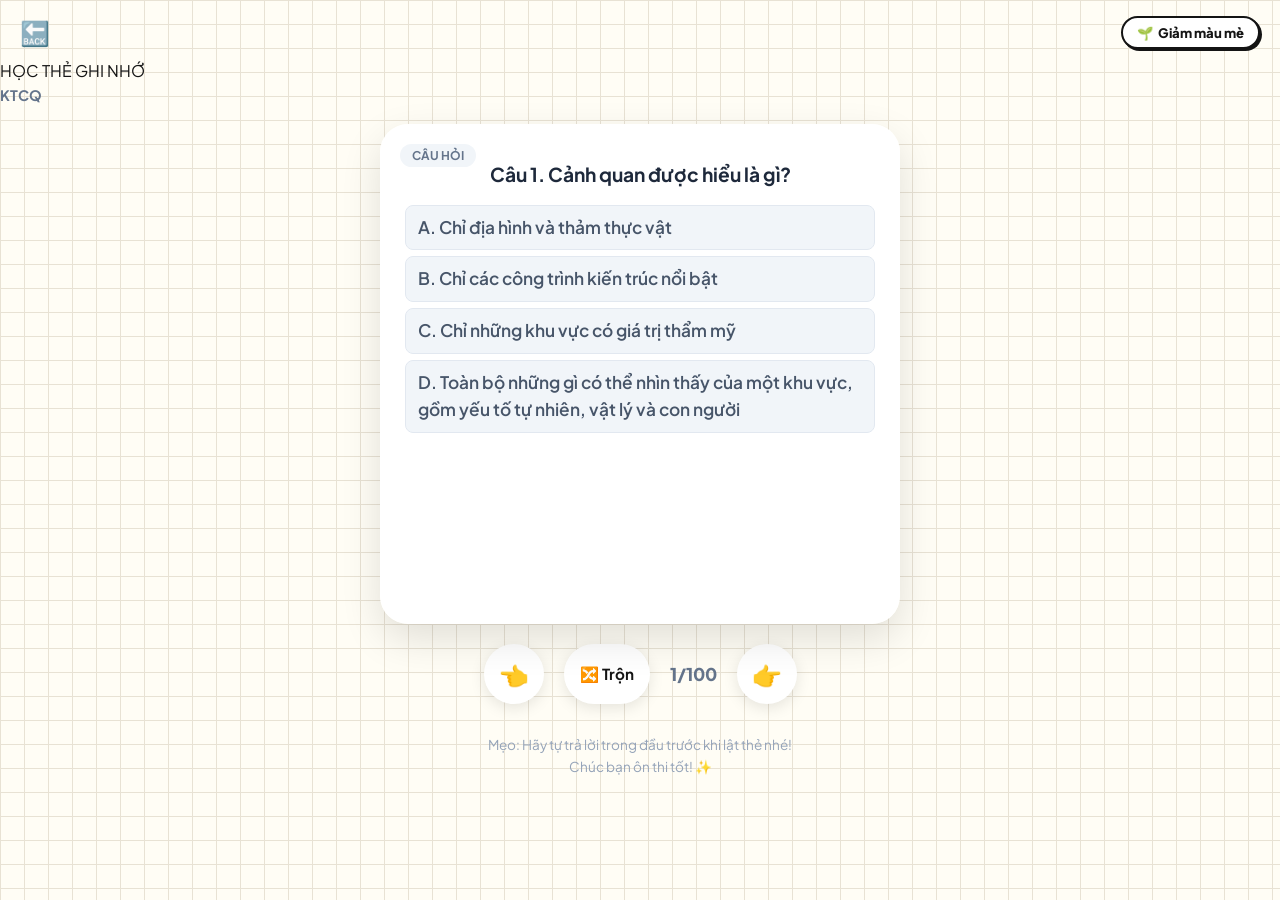
==== flashcard.html @ e1a81e9c "Add files via upload" ====
<!DOCTYPE html>
<html lang="vi">
<head>
    <meta charset="UTF-8">
    <meta name="viewport" content="width=device-width, initial-scale=1.0, maximum-scale=1.0, user-scalable=no">
    <title>Flashcards - Thẻ Ghi Nhớ | Hệ Thống Khảo Thí VIP 2026</title>
    <meta name="theme-color" content="#ffd23f">
    <link rel="icon" type="image/svg+xml" href="data:image/svg+xml,<svg xmlns='http://www.w3.org/2000/svg' viewBox='0 0 100 100'><text y='.9em' font-size='90'>⚡</text></svg>">
    <link href="https://fonts.googleapis.com/css2?family=Montserrat:wght@400;600;700;800&display=swap" rel="stylesheet">
    <link rel="stylesheet" href="css/style.css">
    <style>
        .flashcard-container {
            perspective: 1000px;
            width: 100%;
            max-width: 520px;
            min-height: 380px;
            height: 500px;
            max-height: calc(100vh - 220px);
            margin: 20px auto;
            cursor: pointer;
            user-select: none;
            -webkit-user-select: none;
        }

        .flashcard-inner {
            position: relative;
            width: 100%;
            height: 100%;
            text-align: center;
            transition: transform 0.6s cubic-bezier(0.4, 0, 0.2, 1);
            transform-style: preserve-3d;
            box-shadow: 0 15px 40px rgba(0,0,0,0.12);
            border-radius: 28px;
        }

        .flashcard-container.flipped .flashcard-inner {
            transform: rotateY(180deg);
        }

        .flashcard-front, .flashcard-back {
            position: absolute;
            width: 100%;
            height: 100%;
            -webkit-backface-visibility: hidden;
            backface-visibility: hidden;
            display: flex;
            flex-direction: column;
            align-items: center;
            justify-content: flex-start; /* Để text bắt đầu từ trên xuống */
            padding: 35px 25px 35px 25px;
            border-radius: 28px;
            background: white;
            overflow-y: auto;
            scrollbar-width: thin;
            scrollbar-color: rgba(148, 163, 184, 0.4) transparent;
        }
        
        .flashcard-front::-webkit-scrollbar, .flashcard-back::-webkit-scrollbar {
            width: 6px;
        }
        .flashcard-front::-webkit-scrollbar-thumb, .flashcard-back::-webkit-scrollbar-thumb {
            background: rgba(148, 163, 184, 0.4);
            border-radius: 4px;
        }

        .flashcard-back {
            transform: rotateY(180deg);
            background: linear-gradient(135deg, #f0fdf4 0%, #ffffff 100%);
            border: 2px solid #22c55e;
        }

        .q-text {
            font-size: 1.2em;
            font-weight: 700;
            color: #1e293b;
            line-height: 1.6;
        }

        .a-text {
            font-size: 1.3em;
            font-weight: 800;
            color: #16a34a;
            line-height: 1.6;
        }

        .hint {
            position: absolute;
            bottom: 20px;
            font-size: 0.8em;
            color: #94a3b8;
            font-weight: 600;
        }

        .controls-bar {
            display: flex;
            align-items: center;
            justify-content: center;
            gap: 20px;
            margin-top: 20px;
        }

        .nav-btn {
            background: white;
            border: none;
            width: 60px;
            height: 60px;
            border-radius: 50%;
            display: flex;
            align-items: center;
            justify-content: center;
            font-size: 1.5em;
            box-shadow: 0 4px 15px rgba(0,0,0,0.1);
            cursor: pointer;
            transition: 0.3s;
        }

        .nav-btn:hover {
            transform: translateY(-3px);
            box-shadow: 0 8px 25px rgba(0,0,0,0.15);
        }

        .nav-btn:active {
            transform: scale(0.95);
        }

        .progress-label {
            font-weight: 800;
            color: #64748b;
            font-size: 1.1em;
        }

        .category-badge {
            position: absolute;
            top: 20px;
            left: 20px;
            background: #f1f5f9;
            padding: 4px 12px;
            border-radius: 20px;
            font-size: 0.75em;
            font-weight: 700;
            color: #64748b;
        }
    </style>
</head>
<body>
    <div class="mesh-bg">
        <div class="mesh-blob blob-1"></div>
        <div class="mesh-blob blob-2"></div>
        <div class="mesh-blob blob-3"></div>
    </div>

    <div class="container-box" style="padding-top: 60px;">
        <div style="position: absolute; top: 20px; left: 20px;">
            <button onclick="goBack()" style="background:none; border:none; font-size: 1.5em; cursor:pointer;">🔙</button>
        </div>
        <div style="position: absolute; top: 16px; right: 20px;">
            <button class="nav-btn btn-focus-theme-toggle" id="btnFlashcardThemeToggle" onclick="toggleFocusTheme()" style="background: #ffffff; border: 2px solid var(--neo-black); border-radius: 999px; box-shadow: 2px 2px 0 var(--neo-black); padding: 6px 14px; font-size: 0.82rem; font-weight: 800; cursor: pointer; width: auto; height: auto;" title="Đổi theme: Giảm màu mè tập trung ôn">
                <span class="theme-toggle-icon">🌱</span> <span class="theme-toggle-text">Giảm màu mè</span>
            </button>
        </div>

        <div class="big-title" style="margin-bottom: 5px;">HỌC THẺ GHI NHỚ</div>
        <div id="examName" style="font-weight: 700; color: #64748b; font-size: 0.9em; margin-bottom: 20px;">Đang tải...</div>

        <div class="flashcard-container" id="cardContainer" onclick="handleCardClick(event)">
            <div class="flashcard-inner">
                <div class="flashcard-front">
                    <div class="category-badge">CÂU HỎI</div>
                    <div class="q-text" id="qText">...</div>
                </div>
                <div class="flashcard-back">
                    <div class="category-badge" style="background: #dcfce7; color: #16a34a;">ĐÁP ÁN ĐÚNG</div>
                    <div class="a-text" id="aText">...</div>
                    <div class="hint">Bấm để quay lại câu hỏi 🔄</div>
                </div>
            </div>
        </div>

        <div class="controls-bar">
            <button class="nav-btn" id="btnPrev" title="Câu trước (←)" onclick="event.stopPropagation(); changeCard(-1)">👈</button>
            <button class="nav-btn" id="btnShuffle" title="Trộn câu hỏi" onclick="event.stopPropagation(); shuffleCards()" style="width: auto; padding: 0 16px; border-radius: 30px; font-size: 0.95rem; font-weight: 700;">🔀 Trộn</button>
            <div class="progress-label" id="progressLabel">0/0</div>
            <button class="nav-btn" id="btnNext" title="Câu sau (→)" onclick="event.stopPropagation(); changeCard(1)">👉</button>
        </div>

        <div style="margin-top: 30px; font-size: 0.85em; color: #94a3b8; line-height: 1.6; text-align: center;">
            Mẹo: Hãy tự trả lời trong đầu trước khi lật thẻ nhé! <br> Chúc bạn ôn thi tốt! ✨
        </div>
    </div>

    <script src="js/api-config.js"></script>
    <script src="js/flashcard.js"></script>
    <script>
        const params = new URLSearchParams(window.location.search);
        const fileID = params.get('id') || 'KTCQ';
        const fileName = params.get('name') || fileID;

        document.getElementById('examName').innerText = fileName || ("Đề số " + fileID);

        function goBack() {
            window.location.href = `product.html?id=${fileID}&name=${encodeURIComponent(fileName)}`;
        }

        // Tải dữ liệu
        loadFlashcards(fileID);
    </script>
</body>
</html>
---- css/style.css ----
/* =========================================================
   STYLE.CSS — NEO-BRUTALISM / RETRO POP EXAM EDITION
   Thiết kế phong cách Neo-Brutalism: Viền đen dày, bóng đổ phẳng,
   Nền lưới ô ly, màu sắc Pop sống động & Tối ưu 120 FPS
   ========================================================= */

@import url('https://fonts.googleapis.com/css2?family=Fredoka:wght@500;600;700;800&family=Plus+Jakarta+Sans:wght@500;600;700;800;900&display=swap');

:root {
    --neo-black: #141414;
    --neo-yellow: #ffd23f;
    --neo-yellow-light: #ffdc58;
    --neo-pink: #ff5277;
    --neo-green: #10b981;
    --neo-green-light: #d1fae5;
    --neo-blue: #02a9ea;
    --neo-bg: #fffdf5;
    --neo-grid-line: #e8e2d4;
    --neo-card-bg: #ffffff;
    --neo-border-w: 3px;
    --neo-radius-sm: 10px;
    --neo-radius-md: 14px;
    --neo-radius-lg: 18px;
}

/* --- RESET & CƠ BẢN --- */
*, *::before, *::after {
    box-sizing: border-box;
    margin: 0;
    padding: 0;
    touch-action: manipulation;
    -webkit-tap-highlight-color: transparent;
}

html {
    scroll-behavior: auto;
    -webkit-font-smoothing: antialiased;
    text-rendering: optimizeSpeed;
}

body {
    font-family: 'Plus Jakarta Sans', -apple-system, BlinkMacSystemFont, "Segoe UI", Roboto, sans-serif;
    background-color: var(--neo-bg);
    color: var(--neo-black);
    min-height: 100vh;
    overflow-x: hidden;
    position: relative;
}

/* LƯỚI NỀN GPU COMPOSITED — Vẽ cố định 1 lần duy nhất, cuộn mượt không nóng máy */
body::before {
    content: '';
    position: fixed;
    top: 0;
    left: 0;
    width: 100vw;
    height: 100vh;
    background-image:
        linear-gradient(var(--neo-grid-line) 1px, transparent 1px),
        linear-gradient(90deg, var(--neo-grid-line) 1px, transparent 1px);
    background-size: 24px 24px;
    pointer-events: none;
    z-index: -1;
    transform: translateZ(0);
}

/* Ẩn scrollbar */
::-webkit-scrollbar { display: none; }
* { scrollbar-width: none; }

/* --- 1. TOP NAVBAR NEO-BRUTALISM --- */
.neo-navbar {
    background: var(--neo-yellow);
    border-bottom: 3.5px solid var(--neo-black);
    position: sticky;
    top: 0;
    z-index: 100;
    padding: 12px 18px;
}

.nav-container {
    max-width: 960px;
    margin: 0 auto;
    display: flex;
    align-items: center;
    justify-content: space-between;
    gap: 12px;
}

.nav-brand {
    display: flex;
    align-items: center;
    gap: 8px;
    text-decoration: none;
    color: var(--neo-black);
}

.brand-title {
    font-size: 1.55rem;
    font-weight: 900;
    letter-spacing: -0.5px;
    font-family: 'Fredoka', 'Plus Jakarta Sans', sans-serif;
}

.brand-pill {
    background: var(--neo-black);
    color: #ffffff;
    font-size: 0.72rem;
    font-weight: 800;
    padding: 3px 10px;
    border-radius: 999px;
    letter-spacing: 0.6px;
    text-transform: uppercase;
    box-shadow: 2px 2px 0 rgba(0, 0, 0, 0.2);
}

.nav-actions {
    display: flex;
    align-items: center;
    gap: 10px;
}

.nav-actions-desktop {
    display: flex;
    align-items: center;
    gap: 10px;
}

.nav-menu-btn {
    display: none;
    font-family: 'Plus Jakarta Sans', sans-serif;
    font-weight: 800;
    font-size: 0.88rem;
    padding: 7px 13px;
    border-radius: var(--neo-radius-sm);
    border: 2.5px solid var(--neo-black);
    box-shadow: 2.5px 2.5px 0 var(--neo-black);
    background: #ffffff;
    color: var(--neo-black);
    cursor: pointer;
    align-items: center;
    gap: 6px;
    transition: all 0.15s ease;
    user-select: none;
}

.nav-menu-btn:hover {
    transform: translate(-1px, -1px);
    box-shadow: 3.5px 3.5px 0 var(--neo-black);
}

.nav-menu-btn:active {
    transform: translate(2px, 2px);
    box-shadow: 0 0 0 var(--neo-black);
}

.nav-btn {
    font-family: 'Plus Jakarta Sans', sans-serif;
    font-weight: 700;
    font-size: 0.88rem;
    padding: 7px 14px;
    border-radius: var(--neo-radius-sm);
    border: 2.5px solid var(--neo-black);
    box-shadow: 2.5px 2.5px 0 var(--neo-black);
    cursor: pointer;
    text-decoration: none;
    display: inline-flex;
    align-items: center;
    gap: 5px;
    transition: all 0.15s ease;
    color: var(--neo-black);
    background: #ffffff;
    white-space: nowrap;
}

.nav-btn:hover {
    transform: translate(-1px, -1px);
    box-shadow: 3.5px 3.5px 0 var(--neo-black);
}

.nav-btn:active {
    transform: translate(2px, 2px);
    box-shadow: 0 0 0 var(--neo-black);
}

/* --- 2. CONTAINER CHÍNH --- */
.container {
    max-width: 860px;
    margin: 0 auto;
    padding: 16px 16px 85px 16px;
    position: relative;
    z-index: 1;
}

/* Khung bọc tương thích index/product */
.container-box {
    background: transparent;
    width: 100%;
    margin: 0 auto;
    position: relative;
}

/* --- 3. HERO HEADER NEO-BRUTALISM --- */
.hero-section {
    text-align: center;
    padding: 10px 0 20px 0;
}

.hero-main-title {
    font-size: 2.6rem;
    font-weight: 900;
    color: var(--neo-black);
    letter-spacing: -1px;
    margin-bottom: 8px;
    line-height: 1.15;
    font-family: 'Fredoka', 'Plus Jakarta Sans', sans-serif;
}

.hero-highlight-box {
    display: inline-block;
    background: var(--neo-yellow);
    border: 3.5px solid var(--neo-black);
    border-radius: 12px;
    box-shadow: 5px 5px 0 var(--neo-black);
    padding: 6px 24px;
    font-size: 1.65rem;
    font-weight: 900;
    color: var(--neo-black);
    letter-spacing: -0.5px;
    margin-bottom: 18px;
    transform: rotate(-1deg);
    transition: transform 0.2s ease;
}

.hero-highlight-box:hover {
    transform: rotate(1deg) scale(1.02);
}

.hero-desc {
    font-size: 1.02rem;
    color: #38424b;
    max-width: 580px;
    margin: 0 auto 18px auto;
    font-weight: 600;
    line-height: 1.6;
}

.hero-tags {
    display: flex;
    justify-content: center;
    gap: 10px;
    flex-wrap: wrap;
    margin-bottom: 24px;
}

.hero-tag {
    background: #ffffff;
    border: 2px solid var(--neo-black);
    box-shadow: 2px 2px 0 var(--neo-black);
    padding: 5px 15px;
    border-radius: 999px;
    font-size: 0.85rem;
    font-weight: 800;
}

/* ĐƯỜNG KẺ STRIPE PHONG CÁCH COMIC */
.comic-divider-stripe {
    width: 100%;
    height: 9px;
    background: var(--neo-pink);
    border-top: 3.5px solid var(--neo-black);
    border-bottom: 3.5px solid var(--neo-black);
    margin: 24px 0 28px 0;
}

/* --- 4. TÌM KIẾM NHANH NEO-BRUTALISM --- */
.neo-search-box {
    position: relative;
    max-width: 520px;
    width: 100%;
    margin: 0 auto 24px;
}

.neo-search-input {
    width: 100%;
    padding: 14px 18px 14px 46px;
    background: #ffffff;
    border: 3px solid var(--neo-black);
    border-radius: var(--neo-radius-sm);
    box-shadow: 4px 4px 0 var(--neo-black);
    color: var(--neo-black);
    font-size: 1.02rem;
    font-weight: 700;
    font-family: inherit;
    outline: none;
    transition: all 0.15s ease;
}

.neo-search-input:focus {
    box-shadow: 6px 6px 0 var(--neo-black);
    transform: translate(-1px, -1px);
}

.neo-search-icon {
    position: absolute;
    left: 16px;
    top: 50%;
    transform: translateY(-50%);
    font-size: 1.2rem;
    pointer-events: none;
}

/* --- 5. LƯỚI CARD ĐỀ THI NEO-BRUTALISM --- */
.grid-menu {
    display: grid;
    grid-template-columns: repeat(auto-fit, minmax(min(100%, 320px), 1fr));
    justify-content: center;
    gap: 22px;
    width: 100%;
}

.menu-btn {
    background: var(--neo-card-bg);
    border: 3.5px solid var(--neo-black);
    border-radius: var(--neo-radius-lg);
    box-shadow: 6px 6px 0 var(--neo-black);
    padding: 26px 20px;
    cursor: pointer;
    position: relative;
    display: flex;
    flex-direction: column;
    align-items: center;
    text-align: center;
    height: 100%;
    transition: transform 0.08s ease, box-shadow 0.08s ease !important;
    transform: translateZ(0);
}

.menu-btn .btn-neo {
    margin-top: auto;
    width: 100%;
}

.menu-btn:hover {
    transform: translate(-2px, -2px) !important;
    box-shadow: 8px 8px 0 var(--neo-black) !important;
}

.menu-btn:active {
    transform: translate(3px, 3px) !important;
    box-shadow: 2px 2px 0 var(--neo-black) !important;
}

.card-icon-wrap {
    width: 60px;
    height: 60px;
    background: var(--neo-yellow);
    border: 2.5px solid var(--neo-black);
    border-radius: 14px;
    box-shadow: 3px 3px 0 var(--neo-black);
    display: flex;
    align-items: center;
    justify-content: center;
    margin-bottom: 14px;
}

.badge-score {
    position: absolute;
    top: 12px;
    right: 12px;
    background: var(--neo-yellow);
    border: 2px solid var(--neo-black);
    box-shadow: 2px 2px 0 var(--neo-black);
    color: var(--neo-black);
    font-size: 0.75rem;
    padding: 4px 10px;
    border-radius: 8px;
    font-weight: 800;
}

/* --- 6. NÚT BẤM NEO-BRUTALISM (BTN-NEO) --- */
.btn-neo {
    width: 100%;
    font-family: 'Plus Jakarta Sans', sans-serif;
    font-size: 1.05rem;
    font-weight: 800;
    padding: 13px 20px;
    border-radius: var(--neo-radius-sm);
    border: 3px solid var(--neo-black);
    text-decoration: none;
    display: inline-flex;
    align-items: center;
    justify-content: center;
    gap: 8px;
    cursor: pointer;
    box-shadow: 4px 4px 0 var(--neo-black);
    transition: all 0.15s ease;
    color: var(--neo-black);
}

.btn-neo.btn-yellow {
    background: var(--neo-yellow);
}

.btn-neo.btn-yellow:hover {
    background: var(--neo-yellow-light);
    transform: translate(-2px, -2px);
    box-shadow: 6px 6px 0 var(--neo-black);
}

.btn-neo.btn-yellow:active {
    transform: translate(2px, 2px);
    box-shadow: 1px 1px 0 var(--neo-black);
}

.btn-neo.btn-white {
    background: #ffffff;
}

.btn-neo.btn-white:hover {
    transform: translate(-2px, -2px);
    box-shadow: 6px 6px 0 var(--neo-black);
}

/* --- 7. GIAO DIỆN PRODUCT DASHBOARD --- */
.neo-card {
    background: var(--neo-card-bg);
    border: 3.5px solid var(--neo-black);
    border-radius: var(--neo-radius-lg);
    box-shadow: 7px 7px 0 var(--neo-black);
    padding: 28px 24px;
    margin-bottom: 24px;
    position: relative;
}

.card-head {
    display: flex;
    align-items: center;
    gap: 12px;
    margin-bottom: 20px;
    padding-bottom: 14px;
    border-bottom: 2.5px dashed #e2dad0;
}

.card-head-icon {
    width: 44px;
    height: 44px;
    background: var(--neo-yellow);
    border: 2.5px solid var(--neo-black);
    border-radius: 12px;
    box-shadow: 3px 3px 0 var(--neo-black);
    display: flex;
    align-items: center;
    justify-content: center;
    font-size: 1.4rem;
    flex-shrink: 0;
}

.card-head-title {
    font-size: 1.35rem;
    font-weight: 900;
    letter-spacing: -0.3px;
}

.score-box-neo {
    width: 140px;
    height: 140px;
    margin: 0 auto 24px;
    background: var(--neo-yellow);
    border: 3.5px solid var(--neo-black);
    border-radius: 24px;
    box-shadow: 6px 6px 0 var(--neo-black);
    display: flex;
    flex-direction: column;
    align-items: center;
    justify-content: center;
}

.score-val {
    font-family: 'Fredoka', sans-serif;
    font-size: 2.8rem;
    font-weight: 900;
    line-height: 1;
}

.score-lbl {
    font-size: 0.75rem;
    font-weight: 800;
    text-transform: uppercase;
    letter-spacing: 0.5px;
    margin-top: 4px;
}

/* --- 8. MODAL CHỌN CHẾ ĐỘ THI --- */
.mode-modal {
    display: none;
    position: fixed;
    inset: 0;
    background: rgba(20, 20, 20, 0.7);
    z-index: 9999;
    align-items: center;
    justify-content: center;
    padding: 20px;
}

.mode-box {
    background: #ffffff !important;
    border: 3.5px solid var(--neo-black) !important;
    border-radius: var(--neo-radius-lg) !important;
    box-shadow: 9px 9px 0 var(--neo-black) !important;
    padding: 28px 24px !important;
    max-width: 460px !important;
    width: 100% !important;
    position: relative !important;
    max-height: 90vh !important;
    overflow-y: auto !important;
    -webkit-overflow-scrolling: touch !important;
}

.btn-close-mode {
    position: absolute;
    top: 14px;
    right: 14px;
    width: 34px;
    height: 34px;
    background: var(--neo-pink);
    border: 2px solid var(--neo-black);
    border-radius: 50%;
    color: white;
    font-weight: 900;
    font-size: 1rem;
    cursor: pointer;
    box-shadow: 2px 2px 0 var(--neo-black);
}

.mode-title {
    font-family: 'Fredoka', sans-serif;
    font-size: 1.5rem;
    font-weight: 900;
    margin-bottom: 20px;
    text-align: center;
}

.mode-option {
    background: #ffffff !important;
    border: 2.5px solid var(--neo-black) !important;
    border-radius: var(--neo-radius-sm) !important;
    box-shadow: 3px 3px 0 var(--neo-black) !important;
    padding: 14px !important;
    margin-bottom: 12px !important;
    cursor: pointer;
    transition: all 0.15s ease !important;
}

.mode-option:hover, .mode-option.active {
    background: var(--neo-yellow) !important;
    transform: translate(-1px, -1px);
    box-shadow: 5px 5px 0 var(--neo-black) !important;
}

.mode-name {
    font-weight: 800 !important;
    font-size: 1.05rem !important;
}

.mode-desc {
    font-size: 0.85rem !important;
    color: #4b5563 !important;
    margin-top: 4px;
}

.mode-sub-options {
    display: flex;
    gap: 8px;
    margin: 16px 0;
    flex-wrap: wrap;
}

.sub-option {
    flex: 1;
    min-width: 100px;
    padding: 9px 10px;
    background: #ffffff;
    border: 2px solid var(--neo-black);
    border-radius: 8px;
    box-shadow: 2px 2px 0 var(--neo-black);
    font-size: 0.82rem;
    font-weight: 700;
    cursor: pointer;
    text-align: center;
}

.sub-option.active {
    background: var(--neo-yellow);
    box-shadow: 3px 3px 0 var(--neo-black);
}

/* --- FOOTER NEO-BRUTALISM --- */
.neo-footer {
    text-align: center;
    margin: 28px auto 0;
    max-width: 520px;
    width: 100%;
    padding: 18px 16px;
    background: var(--neo-yellow);
    border: 3.5px solid var(--neo-black);
    border-radius: var(--neo-radius-md);
    box-shadow: 5px 5px 0 var(--neo-black);
    font-weight: 700;
}

.neo-footer p {
    margin-top: 6px;
    font-size: 0.88rem;
    color: #1e1e1e;
}

/* =========================================================
   RESPONSIVE DESIGN CHO TABLET & MOBILE
   ========================================================= */
@media (max-width: 850px) {
    .nav-actions-desktop {
        display: none !important;
    }

    .nav-menu-btn {
        display: inline-flex !important;
    }
}

@media (max-width: 600px) {
    .neo-navbar {
        padding: 10px 14px;
    }

    .nav-container {
        gap: 8px;
    }

    .brand-title {
        font-size: 1.12rem;
    }

    .brand-pill {
        font-size: 0.65rem;
        padding: 2px 6px;
    }

    .container {
        padding: 12px 12px calc(95px + env(safe-area-inset-bottom, 20px)) 12px !important;
    }

    .hero-highlight-box {
        font-size: 1.15rem !important;
        padding: 6px 16px !important;
    }

    .neo-search-input {
        padding: 12px 14px 12px 42px;
        font-size: 0.95rem;
    }

    .grid-menu {
        grid-template-columns: 1fr;
        gap: 16px;
    }

    .menu-btn {
        padding: 20px 16px;
        box-shadow: 4px 4px 0 var(--neo-black);
    }

    .neo-footer {
        padding: 16px 12px;
        box-shadow: 4px 4px 0 var(--neo-black);
    }
}

/* =========================================================
   11. NEO-BRUTALISM MOBILE DRAWER MENU & BACKDROP
   ========================================================= */
.neo-drawer-backdrop {
    position: fixed;
    inset: 0;
    background: rgba(20, 20, 20, 0.65);
    backdrop-filter: blur(2px);
    z-index: 2000;
    opacity: 0;
    visibility: hidden;
    transition: opacity 0.2s ease, visibility 0.2s ease;
}

.neo-drawer-backdrop.active {
    opacity: 1;
    visibility: visible;
}

.neo-drawer {
    position: fixed;
    top: 0;
    right: 0;
    bottom: 0;
    width: min(88vw, 360px);
    background: #fffdf5;
    border-left: 3.5px solid var(--neo-black);
    box-shadow: -8px 0 0 rgba(20, 20, 20, 0.3);
    z-index: 2001;
    display: flex;
    flex-direction: column;
    transform: translateX(105%);
    transition: transform 0.25s cubic-bezier(0.16, 1, 0.3, 1);
    padding: 20px 18px;
    overflow-y: auto;
    -webkit-overflow-scrolling: touch;
}

.neo-drawer.active {
    transform: translateX(0);
}

.drawer-head {
    display: flex;
    align-items: center;
    justify-content: space-between;
    padding-bottom: 14px;
    border-bottom: 2.5px dashed var(--neo-black);
    margin-bottom: 18px;
}

.drawer-title {
    font-family: 'Fredoka', 'Plus Jakarta Sans', sans-serif;
    font-size: 1.25rem;
    font-weight: 900;
    display: flex;
    align-items: center;
    gap: 8px;
    color: var(--neo-black);
}

.drawer-close-btn {
    width: 36px;
    height: 36px;
    border-radius: var(--neo-radius-sm);
    border: 2px solid var(--neo-black);
    background: #ffffff;
    box-shadow: 2px 2px 0 var(--neo-black);
    cursor: pointer;
    font-size: 1rem;
    font-weight: 900;
    display: flex;
    align-items: center;
    justify-content: center;
    transition: all 0.12s ease;
}

.drawer-close-btn:active {
    transform: translate(2px, 2px);
    box-shadow: 0 0 0 var(--neo-black);
}

.drawer-user-card {
    background: #ffffff;
    border: 2.5px solid var(--neo-black);
    border-radius: var(--neo-radius-md);
    box-shadow: 3.5px 3.5px 0 var(--neo-black);
    padding: 14px;
    margin-bottom: 18px;
    display: flex;
    flex-direction: column;
    gap: 6px;
}

.drawer-user-badge {
    font-size: 1.05rem;
    font-weight: 900;
    color: var(--neo-black);
    display: flex;
    align-items: center;
    gap: 6px;
}

.drawer-user-sub {
    font-size: 0.8rem;
    font-weight: 600;
    color: #64748b;
}

.drawer-nav-list {
    display: flex;
    flex-direction: column;
    gap: 12px;
    margin-bottom: auto;
}

.drawer-item-btn {
    width: 100%;
    padding: 13px 16px;
    font-family: inherit;
    font-size: 0.95rem;
    font-weight: 800;
    border: 2.5px solid var(--neo-black);
    border-radius: var(--neo-radius-sm);
    box-shadow: 3px 3px 0 var(--neo-black);
    background: #ffffff;
    color: var(--neo-black);
    text-align: left;
    display: flex;
    align-items: center;
    justify-content: space-between;
    cursor: pointer;
    text-decoration: none;
    transition: all 0.12s ease;
}

.drawer-item-btn:hover {
    transform: translate(-1px, -1px);
    box-shadow: 4px 4px 0 var(--neo-black);
}

.drawer-item-btn:active {
    transform: translate(2px, 2px);
    box-shadow: 0 0 0 var(--neo-black);
}

.drawer-badge-info {
    padding: 11px 14px;
    background: var(--neo-yellow-light);
    border: 2px solid var(--neo-black);
    border-radius: var(--neo-radius-sm);
    box-shadow: 2.5px 2.5px 0 var(--neo-black);
    font-size: 0.86rem;
    font-weight: 800;
    display: flex;
    align-items: center;
    justify-content: space-between;
}

.drawer-footer {
    margin-top: 24px;
    padding-top: 14px;
    border-top: 2px dashed #cbd5e1;
    font-size: 0.78rem;
    font-weight: 700;
    color: #64748b;
    text-align: center;
}

/* --- 10. PHÂN VÙNG VÀ BẢO MẬT ADMIN (ZONES) --- */
.zone-header {
    display: flex;
    align-items: center;
    gap: 12px;
    background: #ffffff;
    border: 3px solid var(--neo-black);
    border-radius: var(--neo-radius-md);
    box-shadow: 4px 4px 0 var(--neo-black);
    padding: 10px 18px;
    margin-bottom: 18px;
    flex-wrap: wrap;
}

.zone-badge {
    background: var(--neo-yellow);
    border: 2px solid var(--neo-black);
    border-radius: 999px;
    padding: 3px 12px;
    font-size: 0.76rem;
    font-weight: 900;
    letter-spacing: 0.5px;
    box-shadow: 2px 2px 0 var(--neo-black);
    text-transform: uppercase;
}

.zone-title {
    font-family: 'Fredoka', 'Plus Jakarta Sans', sans-serif;
    font-size: 1.12rem;
    font-weight: 900;
    color: var(--neo-black);
}

.admin-lock-card {
    grid-column: 1 / -1;
    background: #ffffff;
    border: 3.5px dashed var(--neo-black);
    border-radius: var(--neo-radius-lg);
    box-shadow: 6px 6px 0 var(--neo-black);
    padding: 32px 24px;
    text-align: center;
    max-width: 520px;
    margin: 0 auto;
    width: 100%;
}

.neo-modal-overlay {
    position: fixed;
    inset: 0;
    background: rgba(20, 20, 20, 0.7);
    z-index: 9999;
    display: flex;
    align-items: center;
    justify-content: center;
    padding: 16px;
    backdrop-filter: blur(2px);
}

.neo-modal-card {
    background: #fffdf5;
    border: 4px solid var(--neo-black);
    border-radius: var(--neo-radius-lg);
    box-shadow: 8px 8px 0 var(--neo-black);
    width: 100%;
    max-width: 420px;
    padding: 24px;
    text-align: center;
    position: relative;
    animation: modalPop 0.15s ease-out;
}

@keyframes modalPop {
    from { transform: scale(0.92); opacity: 0; }
    to { transform: scale(1); opacity: 1; }
}

/* Flashcard responsive styling */
.flashcard {
    min-height: 380px;
    max-height: calc(100vh - 220px);
    position: relative;
}

/* --- NEO PRELOADER VIP 2026 --- */
.neo-page-loader {
    position: fixed;
    inset: 0;
    z-index: 999999;
    background: #fffdf5;
    background-image:
        linear-gradient(var(--neo-grid-line) 1px, transparent 1px),
        linear-gradient(90deg, var(--neo-grid-line) 1px, transparent 1px);
    background-size: 24px 24px;
    display: flex;
    align-items: center;
    justify-content: center;
    padding: 20px;
    transition: opacity 0.35s ease, visibility 0.35s ease;
}

.neo-page-loader.loaded {
    opacity: 0;
    visibility: hidden;
    pointer-events: none;
}

.loader-content-box {
    background: #ffffff;
    border: 4px solid var(--neo-black);
    border-radius: 22px;
    box-shadow: 8px 8px 0 var(--neo-black);
    padding: 32px 24px;
    width: 100%;
    max-width: 390px;
    text-align: center;
    animation: loaderPop 0.3s cubic-bezier(0.175, 0.885, 0.32, 1.275);
}

@keyframes loaderPop {
    0% { transform: scale(0.85); opacity: 0; }
    100% { transform: scale(1); opacity: 1; }
}

.loader-gif-wrap {
    width: 140px;
    height: 140px;
    background: #fffdf5;
    border: 3.5px solid var(--neo-black);
    border-radius: 20px;
    box-shadow: 4px 4px 0 var(--neo-black);
    display: flex;
    align-items: center;
    justify-content: center;
    margin: 0 auto 16px auto;
    overflow: hidden;
}

.loader-gif {
    width: 100%;
    height: 100%;
    object-fit: cover;
    display: block;
}

.loader-icon-wrap {
    width: 72px;
    height: 72px;
    background: var(--neo-yellow);
    border: 3.5px solid var(--neo-black);
    border-radius: 18px;
    box-shadow: 3.5px 3.5px 0 var(--neo-black);
    display: flex;
    align-items: center;
    justify-content: center;
    margin: 0 auto 18px auto;
    font-size: 2.2rem;
    animation: loaderPulse 1.2s infinite ease-in-out;
}

@keyframes loaderPulse {
    0%, 100% { transform: scale(1) rotate(0deg); }
    50% { transform: scale(1.12) rotate(6deg); }
}

.loader-title {
    font-family: 'Fredoka', sans-serif;
    font-size: 1.45rem;
    font-weight: 900;
    color: var(--neo-black);
    margin-bottom: 6px;
    letter-spacing: 0.5px;
}

.loader-subtitle {
    font-size: 0.86rem;
    font-weight: 600;
    color: #64748b;
    margin-bottom: 22px;
}

.loader-bar-outer {
    height: 16px;
    background: #f1f5f9;
    border: 2.5px solid var(--neo-black);
    border-radius: 999px;
    overflow: hidden;
    box-shadow: 2.5px 2.5px 0 var(--neo-black);
    margin-bottom: 18px;
}

.loader-bar-inner {
    height: 100%;
    width: 15%;
    background: var(--neo-yellow);
    border-radius: 999px;
    transition: width 0.35s ease, background-color 0.25s ease;
}

.loader-footer-badge {
    display: inline-block;
    background: #f8fafc;
    border: 2px solid var(--neo-black);
    border-radius: 8px;
    padding: 4px 12px;
    font-size: 0.72rem;
    font-weight: 800;
    color: #1e293b;
    letter-spacing: 0.5px;
}

/* =========================================================
   THEME TẬP TRUNG ÔN TOÀN BỘ WEBSITE (GIẢM MÀU MÈ / MINIMAL FOCUS THEME)
   Áp dụng trên: index.html, product.html, thi.html, tuluan.html, ontap.html, onsai.html, flashcard.html
   ========================================================= */
html.theme-focus,
body.theme-focus {
    --neo-black: #1e293b;
    --neo-yellow: #ffffff;
    --neo-yellow-light: #f8fafc;
    --neo-pink: #475569;
    --neo-green: #059669;
    --neo-green-light: #ecfdf5;
    --neo-blue: #3b82f6;
    --neo-bg: #f8fafc;
    --neo-grid-line: transparent;
    --neo-card-bg: #ffffff;
    --neo-border-w: 1.5px;
    background-color: #f8fafc !important;
    background-image: none !important;
    color: #0f172a !important;
}

/* Ẩn lưới nền ô ly gây xao nhãng trên body */
body.theme-focus::before {
    display: none !important;
}

/* 1. TOP NAVBAR TOÀN TRANG (index, product, ontap, tuluan...) */
body.theme-focus .neo-navbar,
body.theme-focus .tuluan-navbar,
body.theme-focus .review-toolbar,
body.theme-focus .neo-header,
body.theme-focus .exam-header {
    background: #ffffff !important;
    border-bottom: 2px solid #cbd5e1 !important;
    box-shadow: 0 1px 3px rgba(0, 0, 0, 0.05) !important;
}

body.theme-focus .brand-title,
body.theme-focus .nav-brand,
body.theme-focus .navbar-subject-title,
body.theme-focus .header-title,
body.theme-focus #titleBar {
    color: #0f172a !important;
}

body.theme-focus .brand-pill {
    background: #334155 !important;
    color: #ffffff !important;
    border: 1px solid #1e293b !important;
    box-shadow: none !important;
}

body.theme-focus .nav-btn,
body.theme-focus .nav-menu-btn,
body.theme-focus .nav-back-btn,
body.theme-focus .nav-drawer-toggle-btn,
body.theme-focus .nav-theme-btn {
    background: #ffffff !important;
    border: 1.5px solid #cbd5e1 !important;
    box-shadow: 2px 2px 0 #cbd5e1 !important;
    color: #334155 !important;
}

body.theme-focus .nav-btn:hover,
body.theme-focus .nav-menu-btn:hover,
body.theme-focus .nav-back-btn:hover {
    background: #f1f5f9 !important;
    border-color: #94a3b8 !important;
    box-shadow: 2px 2px 0 #94a3b8 !important;
    transform: none !important;
}

/* 2. HERO SECTION & BANNER TRANG CHỦ */
body.theme-focus .hero-main-title {
    color: #0f172a !important;
}

body.theme-focus .hero-highlight-box {
    background: #f1f5f9 !important;
    border: 1.5px solid #cbd5e1 !important;
    box-shadow: 2px 2px 0 #cbd5e1 !important;
    color: #0f172a !important;
    transform: none !important;
}

body.theme-focus .comic-divider-stripe {
    background: #e2e8f0 !important;
    border-color: #cbd5e1 !important;
    height: 3px !important;
}

body.theme-focus .hero-tag {
    background: #ffffff !important;
    border: 1.5px solid #cbd5e1 !important;
    box-shadow: 2px 2px 0 #e2e8f0 !important;
    color: #475569 !important;
}

/* 3. TÌM KIẾM & DANH SÁCH MÔN THI (INDEX) */
body.theme-focus .neo-search-input {
    border: 1.5px solid #cbd5e1 !important;
    box-shadow: 2px 2px 0 #e2e8f0 !important;
    background: #ffffff !important;
    color: #0f172a !important;
}

body.theme-focus .neo-search-input:focus {
    border-color: #3b82f6 !important;
    box-shadow: 0 0 0 3px rgba(59, 130, 246, 0.15) !important;
    transform: none !important;
}

body.theme-focus .menu-btn {
    background: #ffffff !important;
    border: 1.5px solid #cbd5e1 !important;
    box-shadow: 3px 3px 0 #e2e8f0 !important;
    color: #0f172a !important;
}

body.theme-focus .menu-btn:hover {
    border-color: #94a3b8 !important;
    box-shadow: 4px 4px 0 #cbd5e1 !important;
    transform: translateY(-2px) !important;
}

body.theme-focus .card-icon-wrap {
    background: #f1f5f9 !important;
    border: 1.5px solid #cbd5e1 !important;
    box-shadow: 1.5px 1.5px 0 #cbd5e1 !important;
}

body.theme-focus .badge-score {
    background: #f1f5f9 !important;
    border: 1px solid #cbd5e1 !important;
    box-shadow: 1px 1px 0 #cbd5e1 !important;
    color: #334155 !important;
}

/* 4. NÚT HÀNH ĐỘNG (BTN-NEO) */
body.theme-focus .btn-neo,
body.theme-focus .btn-neo.btn-yellow,
body.theme-focus #btnStart {
    background: #334155 !important;
    color: #ffffff !important;
    border: 1.5px solid #1e293b !important;
    box-shadow: 2.5px 2.5px 0 #1e293b !important;
}

body.theme-focus .btn-neo.btn-white {
    background: #ffffff !important;
    color: #334155 !important;
    border: 1.5px solid #cbd5e1 !important;
    box-shadow: 2px 2px 0 #e2e8f0 !important;
}

body.theme-focus .btn-neo:hover {
    background: #1e293b !important;
    transform: translateY(-1px) !important;
}

/* 5. DASHBOARD MÔN THI (PRODUCT.HTML) */
body.theme-focus .neo-card {
    background: #ffffff !important;
    border: 1.5px solid #cbd5e1 !important;
    box-shadow: 3px 3px 0 #e2e8f0 !important;
}

body.theme-focus .product-meta-badge {
    background: #f1f5f9 !important;
    color: #475569 !important;
    border: 1px solid #cbd5e1 !important;
}

body.theme-focus .score-box-neo {
    background: #f8fafc !important;
    border: 1.5px solid #cbd5e1 !important;
    box-shadow: 2px 2px 0 #e2e8f0 !important;
}

body.theme-focus .score-val {
    color: #0f172a !important;
}

body.theme-focus .resume-box {
    background: #f8fafc !important;
    border: 1.5px solid #cbd5e1 !important;
    box-shadow: 2px 2px 0 #e2e8f0 !important;
}

body.theme-focus .resume-stat-col {
    background: #ffffff !important;
    border: 1px solid #cbd5e1 !important;
    box-shadow: 1px 1px 0 #e2e8f0 !important;
}

body.theme-focus .neo-sub-btn {
    background: #ffffff !important;
    border: 1.5px solid #cbd5e1 !important;
    box-shadow: 2px 2px 0 #e2e8f0 !important;
    color: #334155 !important;
}

body.theme-focus .neo-sub-btn:hover {
    background: #f8fafc !important;
    border-color: #94a3b8 !important;
    box-shadow: 3px 3px 0 #cbd5e1 !important;
    transform: translateY(-1px) !important;
}

body.theme-focus .tuluan-highlight {
    background: #ffffff !important;
    border: 1.5px solid #cbd5e1 !important;
    box-shadow: 2px 2px 0 #e2e8f0 !important;
    animation: none !important;
}

/* 6. DRAWER MENU & MODAL (TOÀN TRANG) */
body.theme-focus .neo-drawer {
    background: #ffffff !important;
    border-left: 2px solid #cbd5e1 !important;
    box-shadow: -4px 0 16px rgba(0, 0, 0, 0.08) !important;
}

body.theme-focus .drawer-head,
body.theme-focus .drawer-top-bar {
    border-bottom: 1.5px solid #e2e8f0 !important;
}

body.theme-focus .drawer-title {
    color: #0f172a !important;
}

body.theme-focus .drawer-close-btn {
    background: #f8fafc !important;
    border: 1px solid #cbd5e1 !important;
    box-shadow: 1px 1px 0 #cbd5e1 !important;
    color: #475569 !important;
}

body.theme-focus .drawer-item-btn {
    background: #ffffff !important;
    border: 1.5px solid #cbd5e1 !important;
    box-shadow: 2px 2px 0 #e2e8f0 !important;
    color: #1e293b !important;
}

body.theme-focus .drawer-user-card {
    background: #f8fafc !important;
    border: 1.5px solid #cbd5e1 !important;
    box-shadow: 2px 2px 0 #e2e8f0 !important;
}

body.theme-focus .neo-modal-card {
    background: #ffffff !important;
    border: 2px solid #cbd5e1 !important;
    box-shadow: 0 10px 30px rgba(0, 0, 0, 0.1) !important;
}

/* 7. ÔN TẬP, ÔN SAI & FLASHCARD */
body.theme-focus .review-card {
    background: #ffffff !important;
    border: 1.5px solid #cbd5e1 !important;
    box-shadow: 3px 3px 0 #e2e8f0 !important;
}

body.theme-focus .stat-box {
    border: 1.5px solid #cbd5e1 !important;
    box-shadow: 2px 2px 0 #e2e8f0 !important;
}

body.theme-focus .q-card {
    border-color: #cbd5e1 !important;
    box-shadow: 0 2px 8px rgba(0, 0, 0, 0.04) !important;
}

body.theme-focus .opt-item {
    border-color: #e2e8f0 !important;
}

body.theme-focus .flashcard-front,
body.theme-focus .flashcard-back {
    border: 1.5px solid #cbd5e1 !important;
    box-shadow: 0 4px 16px rgba(0, 0, 0, 0.06) !important;
}

body.theme-focus .mesh-bg {
    display: none !important;
}

body.theme-focus .category-badge {
    background: #f1f5f9 !important;
    color: #475569 !important;
    border: 1px solid #cbd5e1 !important;
}

/* 8. TỰ LUẬN */
body.theme-focus .sidebar-card,
body.theme-focus .stage-card {
    background: #ffffff !important;
    border: 1.5px solid #cbd5e1 !important;
    box-shadow: 3px 3px 0 #e2e8f0 !important;
}

body.theme-focus .concept-box {
    background: #f8fafc !important;
    border: 1.5px dashed #94a3b8 !important;
}

body.theme-focus .concept-box-label {
    color: #475569 !important;
}

body.theme-focus .accordion-heading {
    background: #f8fafc !important;
    border: 1.5px solid #cbd5e1 !important;
    box-shadow: 2px 2px 0 #e2e8f0 !important;
}

body.theme-focus .outline-order-badge {
    background: #e2e8f0 !important;
    border-color: #94a3b8 !important;
    box-shadow: 1px 1px 0 #94a3b8 !important;
    color: #0f172a !important;
}

body.theme-focus .progress-pill-badge {
    background: #e2e8f0 !important;
    border-color: #94a3b8 !important;
    box-shadow: 1.5px 1.5px 0 #94a3b8 !important;
    color: #0f172a !important;
}


/* =========================================================
   THÔNG BÁO BẢN CẬP NHẬT MỚI (UPDATE NOTIFICATION SYSTEM)
   ========================================================= */
.update-pulse-dot {
    position: absolute;
    top: -2px;
    right: -5px;
    width: 8px;
    height: 8px;
    background: #ef4444;
    border-radius: 50%;
    border: 1.5px solid #ffffff;
    animation: pulseUpdate 1.4s infinite;
}

@keyframes pulseUpdate {
    0% { transform: scale(0.9); opacity: 1; }
    50% { transform: scale(1.35); opacity: 0.8; }
    100% { transform: scale(0.9); opacity: 1; }
}

.update-banner-bar {
    background: #fef3c7;
    border-bottom: 2.5px solid var(--neo-black);
    padding: 8px 16px;
    font-size: 0.85rem;
    font-weight: 800;
    color: #92400e;
    display: flex;
    align-items: center;
    justify-content: center;
    gap: 8px;
    text-align: center;
    cursor: pointer;
    transition: background 0.15s ease;
}

.update-banner-bar:hover {
    background: #fde68a;
}

body.theme-focus .update-banner-bar {
    background: #f1f5f9 !important;
    border-bottom: 1.5px solid #cbd5e1 !important;
    color: #334155 !important;
}

body.theme-focus .update-banner-bar:hover {
    background: #e2e8f0 !important;
}

.update-item-card {
    background: #ffffff;
    border: 2px solid var(--neo-black);
    border-radius: var(--neo-radius-sm);
    padding: 12px 14px;
    box-shadow: 2.5px 2.5px 0 var(--neo-black);
    transition: transform 0.1s ease;
}

body.theme-focus .update-item-card {
    border-color: #cbd5e1 !important;
    box-shadow: 2px 2px 0 #e2e8f0 !important;
}
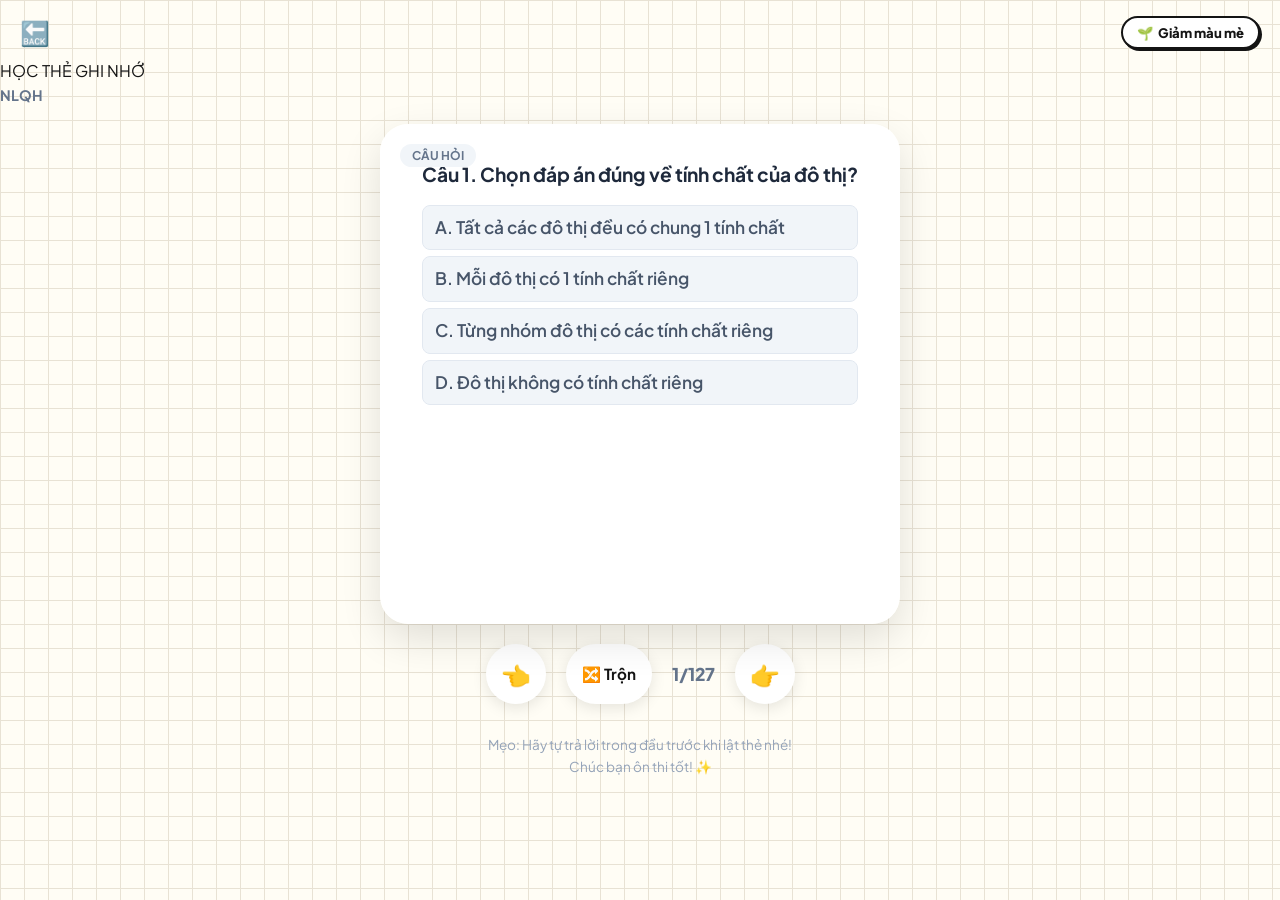
==== commit 187940be: "Add files via upload" ====
--- a/flashcard.html
+++ b/flashcard.html
@@ -192,7 +192,7 @@
     <script src="js/flashcard.js"></script>
     <script>
         const params = new URLSearchParams(window.location.search);
-        const fileID = params.get('id') || 'KTCQ';
+        const fileID = params.get('id') || 'NLQH';
         const fileName = params.get('name') || fileID;
 
         document.getElementById('examName').innerText = fileName || ("Đề số " + fileID);
